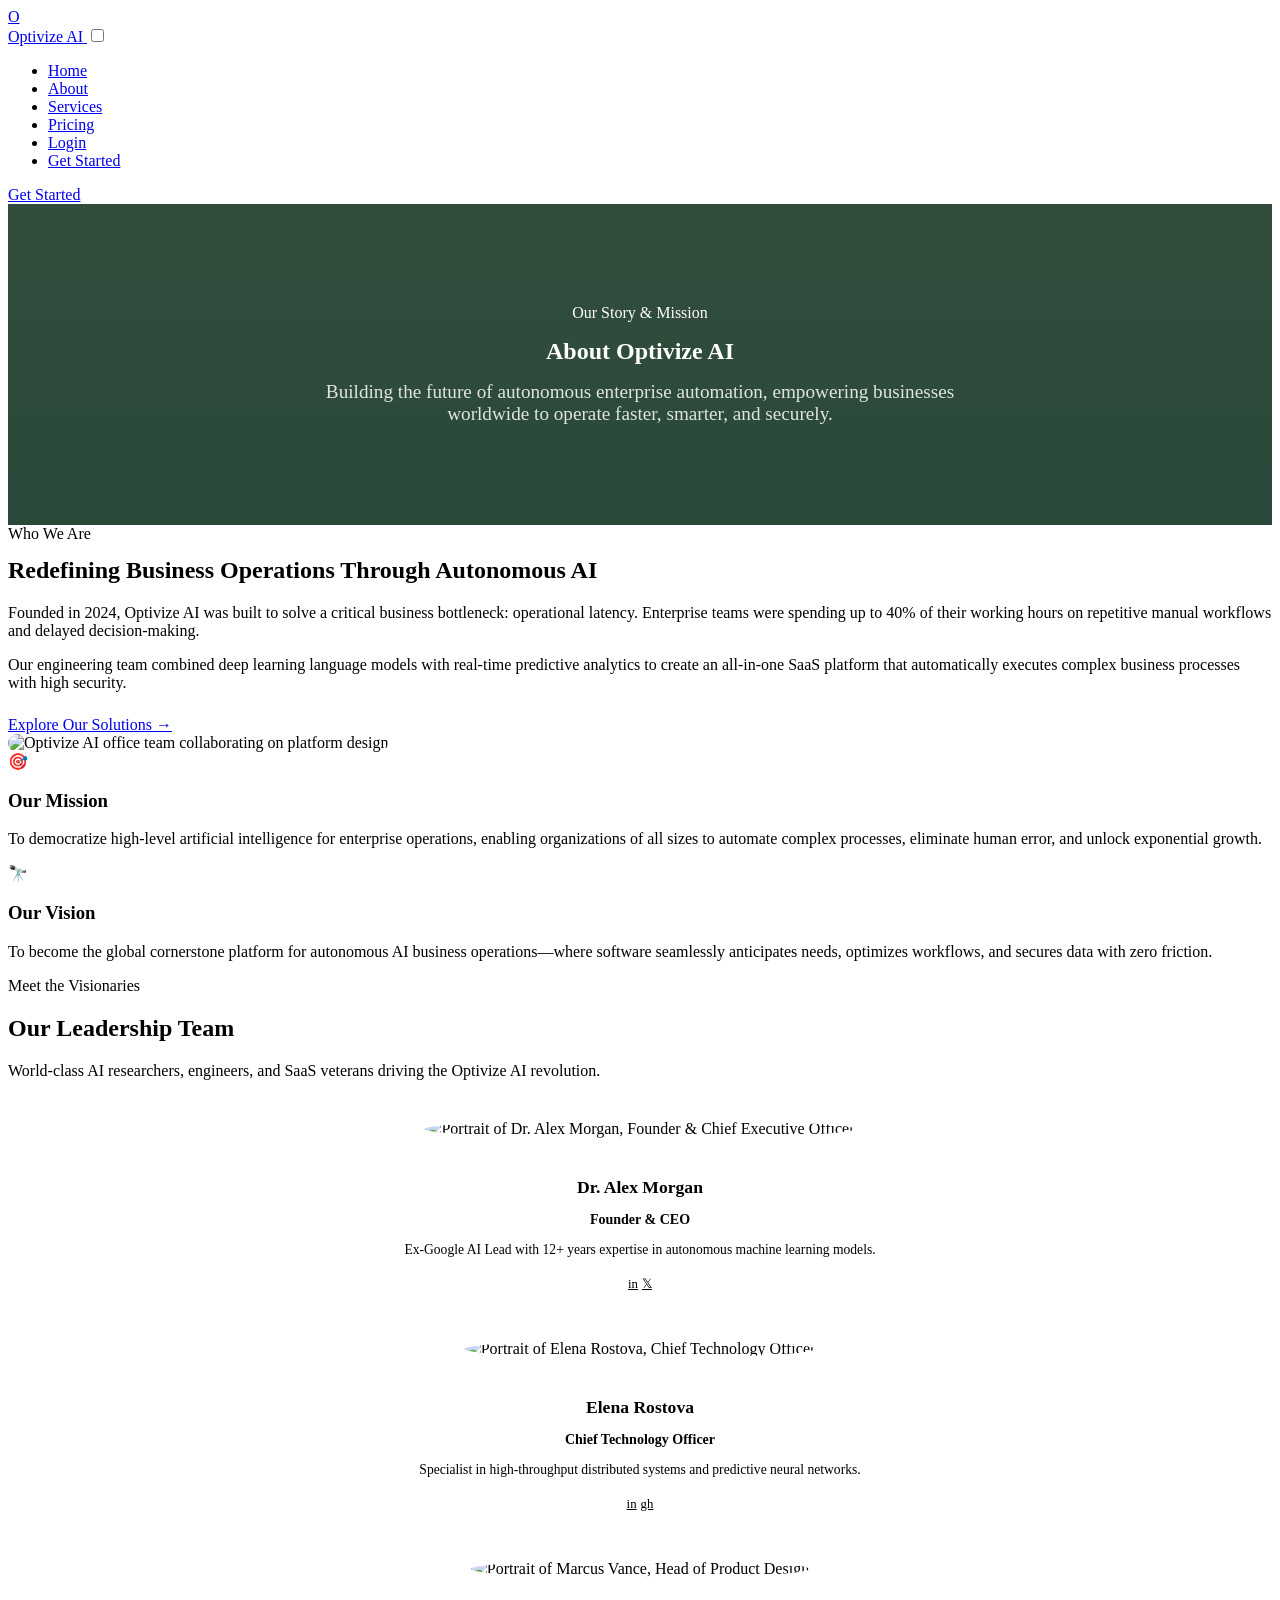
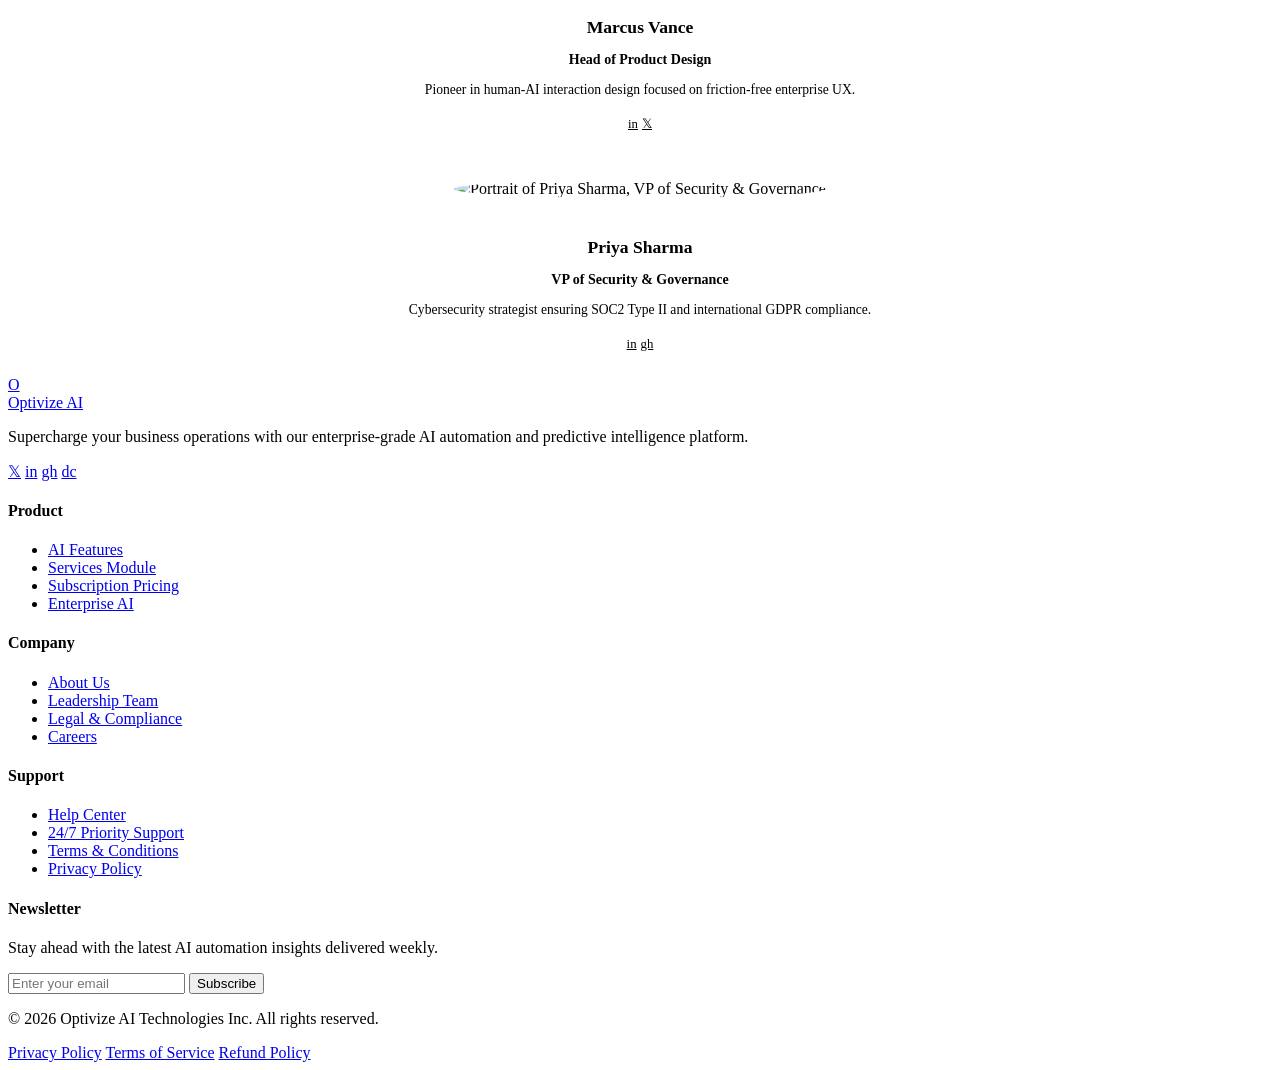
==== about.html @ a40f626e "Add login, registration, payment, and services pages for Optivize AI platform" ====
<!DOCTYPE html>
<html lang="en">
<head>
  <meta charset="UTF-8">
  <meta name="viewport" content="width=device-width, initial-scale=1.0">
  <meta name="description" content="Learn about Optivize AI's mission, executive team, and vision for empowering global business automation.">
  <title>About Us — Optivize AI</title>

  <!-- Stylesheets -->
  <link rel="stylesheet" href="css/style.css">
  <link rel="stylesheet" href="css/components.css">
  <link rel="stylesheet" href="css/responsive.css">
</head>
<body>

  <!-- Header Nav -->
  <header class="header-nav">
    <div class="container nav-container">
      <a href="index.html" class="brand-logo" aria-label="Optivize AI Homepage">
        <div class="brand-logo-icon">O</div>
        <span>Optivize AI</span>
      </a>

      <input type="checkbox" id="nav-toggle" class="nav-toggle-checkbox">
      <label for="nav-toggle" class="nav-toggle-label" aria-label="Toggle navigation menu">
        <span></span>
        <span></span>
        <span></span>
      </label>

      <ul class="nav-menu">
        <li><a href="index.html" class="nav-link">Home</a></li>
        <li><a href="about.html" class="nav-link active">About</a></li>
        <li><a href="services.html" class="nav-link">Services</a></li>
        <li><a href="payment.html" class="nav-link">Pricing</a></li>
        <li><a href="login.html" class="nav-link">Login</a></li>
        <li class="nav-cta-mobile"><a href="register.html" class="btn btn-primary btn-full">Get Started</a></li>
      </ul>

      <div class="nav-cta-desktop">
        <a href="register.html" class="btn btn-primary">Get Started</a>
      </div>
    </div>
  </header>

  <main>
    <!-- PAGE HEADER BANNER -->
    <section class="section" style="padding: 100px 0; position: relative; background: linear-gradient(rgba(15, 46, 26, 0.85), rgba(18, 53, 36, 0.9)), url('images/about-banner.jpg') center/cover no-repeat; color: #ffffff; text-align: center;">
      <div class="container animate-fade-in">
        <span class="badge badge-dark">Our Story & Mission</span>
        <h1 style="color: #ffffff; margin-top: 16px; margin-bottom: 16px;">About Optivize AI</h1>
        <p style="color: rgba(255, 255, 255, 0.85); max-width: 680px; margin: 0 auto; font-size: 1.2rem;">Building the future of autonomous enterprise automation, empowering businesses worldwide to operate faster, smarter, and securely.</p>
      </div>
    </section>

    <!-- COMPANY STORY -->
    <section class="section">
      <div class="container">
        <div class="grid grid-2" style="align-items: center; gap: 48px;">
          <div>
            <span class="badge">Who We Are</span>
            <h2 style="margin-top: 14px; margin-bottom: 20px;">Redefining Business Operations Through Autonomous AI</h2>
            <p style="margin-bottom: 16px;">Founded in 2024, Optivize AI was built to solve a critical business bottleneck: operational latency. Enterprise teams were spending up to 40% of their working hours on repetitive manual workflows and delayed decision-making.</p>
            <p style="margin-bottom: 24px;">Our engineering team combined deep learning language models with real-time predictive analytics to create an all-in-one SaaS platform that automatically executes complex business processes with high security.</p>
            <a href="services.html" class="btn btn-primary">Explore Our Solutions &rarr;</a>
          </div>

          <div>
            <img src="images/hero-main.jpg" alt="Optivize AI office team collaborating on platform design" style="border-radius: 20px; box-shadow: var(--shadow-lg); border: 1px solid var(--border-light); width: 100%;">
          </div>
        </div>
      </div>
    </section>

    <!-- MISSION & VISION -->
    <section class="section" style="background-color: rgba(255,255,255,0.6);">
      <div class="container">
        <div class="grid grid-2">
          <div class="card">
            <div class="icon-box">🎯</div>
            <h3>Our Mission</h3>
            <p style="margin-top: 12px;">To democratize high-level artificial intelligence for enterprise operations, enabling organizations of all sizes to automate complex processes, eliminate human error, and unlock exponential growth.</p>
          </div>

          <div class="card">
            <div class="icon-box">🔭</div>
            <h3>Our Vision</h3>
            <p style="margin-top: 12px;">To become the global cornerstone platform for autonomous AI business operations—where software seamlessly anticipates needs, optimizes workflows, and secures data with zero friction.</p>
          </div>
        </div>
      </div>
    </section>

    <!-- TEAM SECTION -->
    <section class="section" id="team">
      <div class="container">
        <div class="section-header">
          <span class="badge">Meet the Visionaries</span>
          <h2>Our Leadership Team</h2>
          <p>World-class AI researchers, engineers, and SaaS veterans driving the Optivize AI revolution.</p>
        </div>

        <div class="grid grid-4">
          <!-- Team Member 1 -->
          <div class="card" style="text-align: center; padding: 24px;">
            <img src="images/team-1.jpg" alt="Portrait of Dr. Alex Morgan, Founder & Chief Executive Officer" style="width: 120px; height: 120px; border-radius: 50%; object-fit: cover; margin: 0 auto 16px auto; border: 3px solid var(--primary-light);">
            <h4 style="font-size: 1.1rem; margin-bottom: 4px;">Dr. Alex Morgan</h4>
            <p style="font-size: 0.875rem; color: var(--primary-hover); font-weight: 600; margin-bottom: 12px;">Founder & CEO</p>
            <p style="font-size: 0.85rem; color: var(--text-light); margin-bottom: 16px;">Ex-Google AI Lead with 12+ years expertise in autonomous machine learning models.</p>
            <div class="social-links" style="justify-content: center;">
              <a href="#" class="social-btn" style="width: 32px; height: 32px; font-size: 0.8rem; background-color: var(--primary-light); color: var(--primary-hover);" aria-label="Alex Morgan LinkedIn">in</a>
              <a href="#" class="social-btn" style="width: 32px; height: 32px; font-size: 0.8rem; background-color: var(--primary-light); color: var(--primary-hover);" aria-label="Alex Morgan Twitter">𝕏</a>
            </div>
          </div>

          <!-- Team Member 2 -->
          <div class="card" style="text-align: center; padding: 24px;">
            <img src="images/team-2.jpg" alt="Portrait of Elena Rostova, Chief Technology Officer" style="width: 120px; height: 120px; border-radius: 50%; object-fit: cover; margin: 0 auto 16px auto; border: 3px solid var(--primary-light);">
            <h4 style="font-size: 1.1rem; margin-bottom: 4px;">Elena Rostova</h4>
            <p style="font-size: 0.875rem; color: var(--primary-hover); font-weight: 600; margin-bottom: 12px;">Chief Technology Officer</p>
            <p style="font-size: 0.85rem; color: var(--text-light); margin-bottom: 16px;">Specialist in high-throughput distributed systems and predictive neural networks.</p>
            <div class="social-links" style="justify-content: center;">
              <a href="#" class="social-btn" style="width: 32px; height: 32px; font-size: 0.8rem; background-color: var(--primary-light); color: var(--primary-hover);" aria-label="Elena Rostova LinkedIn">in</a>
              <a href="#" class="social-btn" style="width: 32px; height: 32px; font-size: 0.8rem; background-color: var(--primary-light); color: var(--primary-hover);" aria-label="Elena Rostova GitHub">gh</a>
            </div>
          </div>

          <!-- Team Member 3 -->
          <div class="card" style="text-align: center; padding: 24px;">
            <img src="images/team-3.jpg" alt="Portrait of Marcus Vance, Head of Product Design" style="width: 120px; height: 120px; border-radius: 50%; object-fit: cover; margin: 0 auto 16px auto; border: 3px solid var(--primary-light);">
            <h4 style="font-size: 1.1rem; margin-bottom: 4px;">Marcus Vance</h4>
            <p style="font-size: 0.875rem; color: var(--primary-hover); font-weight: 600; margin-bottom: 12px;">Head of Product Design</p>
            <p style="font-size: 0.85rem; color: var(--text-light); margin-bottom: 16px;">Pioneer in human-AI interaction design focused on friction-free enterprise UX.</p>
            <div class="social-links" style="justify-content: center;">
              <a href="#" class="social-btn" style="width: 32px; height: 32px; font-size: 0.8rem; background-color: var(--primary-light); color: var(--primary-hover);" aria-label="Marcus Vance LinkedIn">in</a>
              <a href="#" class="social-btn" style="width: 32px; height: 32px; font-size: 0.8rem; background-color: var(--primary-light); color: var(--primary-hover);" aria-label="Marcus Vance Twitter">𝕏</a>
            </div>
          </div>

          <!-- Team Member 4 -->
          <div class="card" style="text-align: center; padding: 24px;">
            <img src="images/team-4.jpg" alt="Portrait of Priya Sharma, VP of Security & Governance" style="width: 120px; height: 120px; border-radius: 50%; object-fit: cover; margin: 0 auto 16px auto; border: 3px solid var(--primary-light);">
            <h4 style="font-size: 1.1rem; margin-bottom: 4px;">Priya Sharma</h4>
            <p style="font-size: 0.875rem; color: var(--primary-hover); font-weight: 600; margin-bottom: 12px;">VP of Security & Governance</p>
            <p style="font-size: 0.85rem; color: var(--text-light); margin-bottom: 16px;">Cybersecurity strategist ensuring SOC2 Type II and international GDPR compliance.</p>
            <div class="social-links" style="justify-content: center;">
              <a href="#" class="social-btn" style="width: 32px; height: 32px; font-size: 0.8rem; background-color: var(--primary-light); color: var(--primary-hover);" aria-label="Priya Sharma LinkedIn">in</a>
              <a href="#" class="social-btn" style="width: 32px; height: 32px; font-size: 0.8rem; background-color: var(--primary-light); color: var(--primary-hover);" aria-label="Priya Sharma GitHub">gh</a>
            </div>
          </div>
        </div>
      </div>
    </section>
  </main>

  <!-- Sticky Footer -->
  <footer class="footer">
    <div class="container">
      <div class="footer-top">
        <div class="footer-brand">
          <a href="index.html" class="brand-logo">
            <div class="brand-logo-icon">O</div>
            <span>Optivize AI</span>
          </a>
          <p>Supercharge your business operations with our enterprise-grade AI automation and predictive intelligence platform.</p>
          <div class="social-links">
            <a href="#" class="social-btn" aria-label="Twitter / X">𝕏</a>
            <a href="#" class="social-btn" aria-label="LinkedIn">in</a>
            <a href="#" class="social-btn" aria-label="GitHub">gh</a>
            <a href="#" class="social-btn" aria-label="Discord">dc</a>
          </div>
        </div>

        <div>
          <h4 class="footer-col-title">Product</h4>
          <ul class="footer-links">
            <li><a href="index.html#features">AI Features</a></li>
            <li><a href="services.html">Services Module</a></li>
            <li><a href="payment.html">Subscription Pricing</a></li>
            <li><a href="services.html">Enterprise AI</a></li>
          </ul>
        </div>

        <div>
          <h4 class="footer-col-title">Company</h4>
          <ul class="footer-links">
            <li><a href="about.html">About Us</a></li>
            <li><a href="about.html#team">Leadership Team</a></li>
            <li><a href="legal.html">Legal & Compliance</a></li>
            <li><a href="about.html#careers">Careers</a></li>
          </ul>
        </div>

        <div>
          <h4 class="footer-col-title">Support</h4>
          <ul class="footer-links">
            <li><a href="legal.html">Help Center</a></li>
            <li><a href="services.html">24/7 Priority Support</a></li>
            <li><a href="legal.html">Terms & Conditions</a></li>
            <li><a href="legal.html">Privacy Policy</a></li>
          </ul>
        </div>

        <div class="newsletter-box">
          <h4 class="footer-col-title">Newsletter</h4>
          <p>Stay ahead with the latest AI automation insights delivered weekly.</p>
          <form class="newsletter-form" action="#" method="get" onsubmit="return false;">
            <input type="email" class="newsletter-input" placeholder="Enter your email" required aria-label="Email address for newsletter">
            <button type="submit" class="btn btn-primary btn-full">Subscribe</button>
          </form>
        </div>
      </div>

      <div class="footer-bottom">
        <p>&copy; 2026 Optivize AI Technologies Inc. All rights reserved.</p>
        <div class="footer-legal-links">
          <a href="legal.html">Privacy Policy</a>
          <a href="legal.html">Terms of Service</a>
          <a href="legal.html">Refund Policy</a>
        </div>
      </div>
    </div>
  </footer>

</body>
</html>
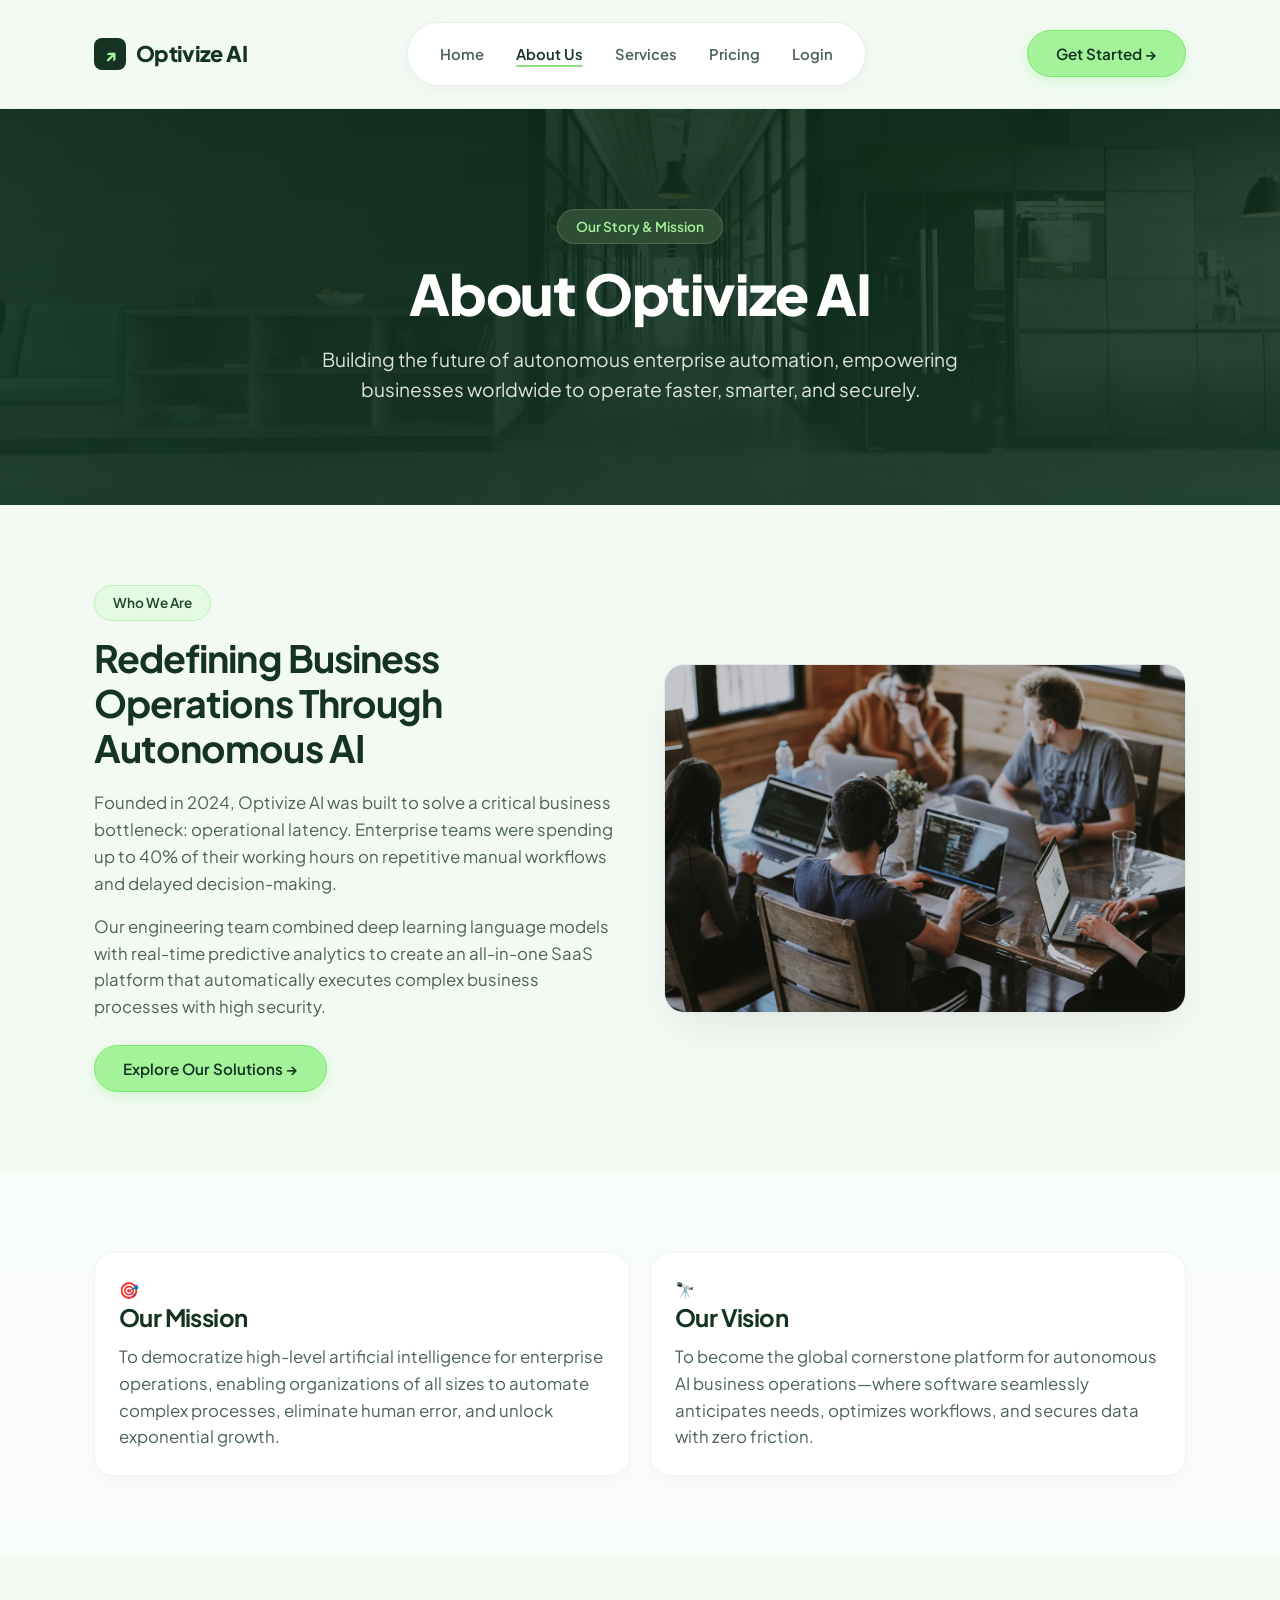
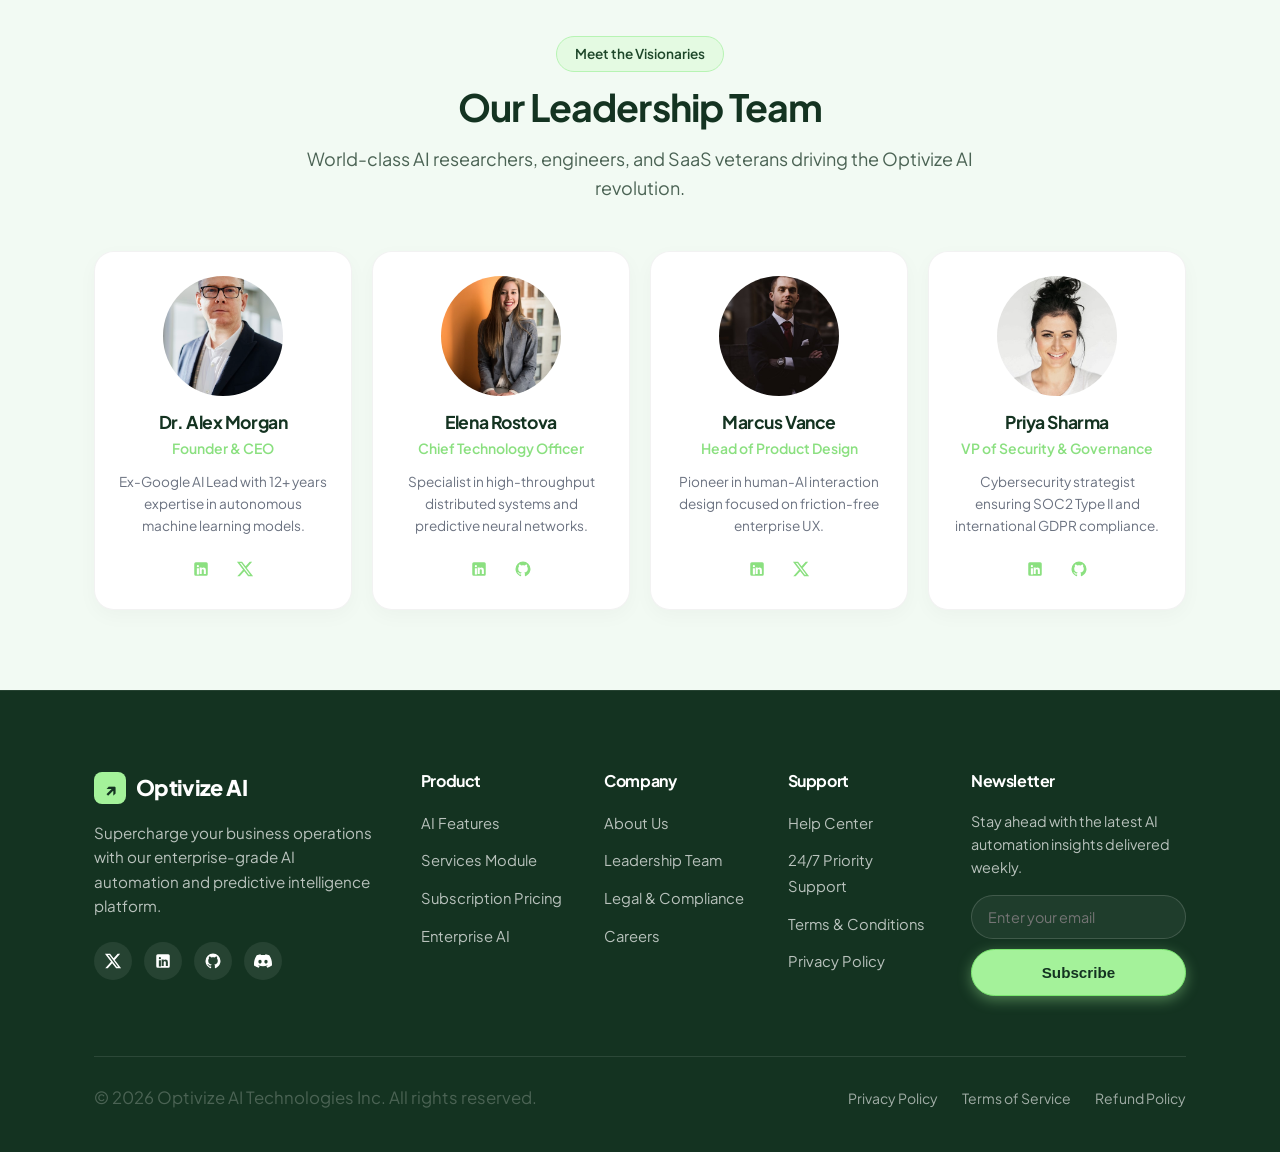
==== commit dd9cc642: "Refactor navigation and footer icons across multiple pages; update brand logo and enhance social med" ====
--- a/about.html
+++ b/about.html
@@ -17,7 +17,7 @@
   <header class="header-nav">
     <div class="container nav-container">
       <a href="index.html" class="brand-logo" aria-label="Optivize AI Homepage">
-        <div class="brand-logo-icon">O</div>
+        <div class="brand-logo-icon">↗</div>
         <span>Optivize AI</span>
       </a>
 
@@ -28,17 +28,19 @@
         <span></span>
       </label>
 
-      <ul class="nav-menu">
-        <li><a href="index.html" class="nav-link">Home</a></li>
-        <li><a href="about.html" class="nav-link active">About</a></li>
-        <li><a href="services.html" class="nav-link">Services</a></li>
-        <li><a href="payment.html" class="nav-link">Pricing</a></li>
-        <li><a href="login.html" class="nav-link">Login</a></li>
-        <li class="nav-cta-mobile"><a href="register.html" class="btn btn-primary btn-full">Get Started</a></li>
-      </ul>
+      <div class="nav-pill-wrapper">
+        <ul class="nav-menu">
+          <li><a href="index.html" class="nav-link">Home</a></li>
+          <li><a href="about.html" class="nav-link active">About Us</a></li>
+          <li><a href="services.html" class="nav-link">Services</a></li>
+          <li><a href="payment.html" class="nav-link">Pricing</a></li>
+          <li><a href="login.html" class="nav-link">Login</a></li>
+          <li class="nav-cta-mobile"><a href="register.html" class="btn btn-primary btn-full">Get Started &rarr;</a></li>
+        </ul>
+      </div>
 
       <div class="nav-cta-desktop">
-        <a href="register.html" class="btn btn-primary">Get Started</a>
+        <a href="register.html" class="btn btn-primary">Get Started &rarr;</a>
       </div>
     </div>
   </header>
@@ -108,8 +110,8 @@
             <p style="font-size: 0.875rem; color: var(--primary-hover); font-weight: 600; margin-bottom: 12px;">Founder & CEO</p>
             <p style="font-size: 0.85rem; color: var(--text-light); margin-bottom: 16px;">Ex-Google AI Lead with 12+ years expertise in autonomous machine learning models.</p>
             <div class="social-links" style="justify-content: center;">
-              <a href="#" class="social-btn" style="width: 32px; height: 32px; font-size: 0.8rem; background-color: var(--primary-light); color: var(--primary-hover);" aria-label="Alex Morgan LinkedIn">in</a>
-              <a href="#" class="social-btn" style="width: 32px; height: 32px; font-size: 0.8rem; background-color: var(--primary-light); color: var(--primary-hover);" aria-label="Alex Morgan Twitter">𝕏</a>
+              <a href="#" class="social-btn" style="width: 32px; height: 32px; background-color: var(--primary-light); color: var(--primary-hover);" aria-label="Alex Morgan LinkedIn"><svg width="16" height="16" viewBox="0 0 24 24" fill="currentColor"><path d="M19 3a2 2 0 0 1 2 2v14a2 2 0 0 1-2 2H5a2 2 0 0 1-2-2V5a2 2 0 0 1 2-2h14m-.5 15.5v-5.3a3.26 3.26 0 0 0-3.26-3.26c-.85 0-1.84.52-2.28 1.3v-1.11h-2.79v8.37h2.79v-4.93c0-.77.62-1.4 1.39-1.4a1.4 1.4 0 0 1 1.4 1.4v4.93h2.75M6.46 10.9v8.37H9.25V10.9H6.46M7.86 6.75a1.45 1.45 0 1 0 0 2.9 1.45 1.45 0 0 0 0-2.9z"/></svg></a>
+              <a href="#" class="social-btn" style="width: 32px; height: 32px; background-color: var(--primary-light); color: var(--primary-hover);" aria-label="Alex Morgan Twitter"><svg width="16" height="16" viewBox="0 0 24 24" fill="currentColor"><path d="M18.244 2.25h3.308l-7.227 8.26 8.502 11.24H16.17l-5.214-6.817L4.99 21.75H1.68l7.73-8.835L1.254 2.25H8.08l4.713 6.231zm-1.161 17.52h1.833L7.084 4.126H5.117z"/></svg></a>
             </div>
           </div>
 
@@ -120,8 +122,8 @@
             <p style="font-size: 0.875rem; color: var(--primary-hover); font-weight: 600; margin-bottom: 12px;">Chief Technology Officer</p>
             <p style="font-size: 0.85rem; color: var(--text-light); margin-bottom: 16px;">Specialist in high-throughput distributed systems and predictive neural networks.</p>
             <div class="social-links" style="justify-content: center;">
-              <a href="#" class="social-btn" style="width: 32px; height: 32px; font-size: 0.8rem; background-color: var(--primary-light); color: var(--primary-hover);" aria-label="Elena Rostova LinkedIn">in</a>
-              <a href="#" class="social-btn" style="width: 32px; height: 32px; font-size: 0.8rem; background-color: var(--primary-light); color: var(--primary-hover);" aria-label="Elena Rostova GitHub">gh</a>
+              <a href="#" class="social-btn" style="width: 32px; height: 32px; background-color: var(--primary-light); color: var(--primary-hover);" aria-label="Elena Rostova LinkedIn"><svg width="16" height="16" viewBox="0 0 24 24" fill="currentColor"><path d="M19 3a2 2 0 0 1 2 2v14a2 2 0 0 1-2 2H5a2 2 0 0 1-2-2V5a2 2 0 0 1 2-2h14m-.5 15.5v-5.3a3.26 3.26 0 0 0-3.26-3.26c-.85 0-1.84.52-2.28 1.3v-1.11h-2.79v8.37h2.79v-4.93c0-.77.62-1.4 1.39-1.4a1.4 1.4 0 0 1 1.4 1.4v4.93h2.75M6.46 10.9v8.37H9.25V10.9H6.46M7.86 6.75a1.45 1.45 0 1 0 0 2.9 1.45 1.45 0 0 0 0-2.9z"/></svg></a>
+              <a href="#" class="social-btn" style="width: 32px; height: 32px; background-color: var(--primary-light); color: var(--primary-hover);" aria-label="Elena Rostova GitHub"><svg width="16" height="16" viewBox="0 0 24 24" fill="currentColor"><path d="M12 2A10 10 0 0 0 2 12c0 4.42 2.87 8.17 6.84 9.5.5.08.66-.23.66-.5v-1.69c-2.77.6-3.36-1.34-3.36-1.34-.46-1.16-1.11-1.47-1.11-1.47-.91-.62.07-.6.07-.6 1 .07 1.53 1.03 1.53 1.03.87 1.52 2.34 1.07 2.91.83.1-.65.35-1.09.63-1.34-2.22-.25-4.55-1.11-4.55-4.92 0-1.11.38-2 1.03-2.71-.1-.25-.45-1.29.1-2.64 0 0 .84-.27 2.75 1.02.79-.22 1.65-.33 2.5-.33.85 0 1.71.11 2.5.33 1.91-1.29 2.75-1.02 2.75-1.02.55 1.35.2 2.39.1 2.64.65.71 1.03 1.6 1.03 2.71 0 3.82-2.34 4.66-4.57 4.91.36.31.69.92.69 1.85V21c0 .27.16.59.67.5C19.14 20.16 22 16.42 22 12A10 10 0 0 0 12 2z"/></svg></a>
             </div>
           </div>
 
@@ -132,8 +134,8 @@
             <p style="font-size: 0.875rem; color: var(--primary-hover); font-weight: 600; margin-bottom: 12px;">Head of Product Design</p>
             <p style="font-size: 0.85rem; color: var(--text-light); margin-bottom: 16px;">Pioneer in human-AI interaction design focused on friction-free enterprise UX.</p>
             <div class="social-links" style="justify-content: center;">
-              <a href="#" class="social-btn" style="width: 32px; height: 32px; font-size: 0.8rem; background-color: var(--primary-light); color: var(--primary-hover);" aria-label="Marcus Vance LinkedIn">in</a>
-              <a href="#" class="social-btn" style="width: 32px; height: 32px; font-size: 0.8rem; background-color: var(--primary-light); color: var(--primary-hover);" aria-label="Marcus Vance Twitter">𝕏</a>
+              <a href="#" class="social-btn" style="width: 32px; height: 32px; background-color: var(--primary-light); color: var(--primary-hover);" aria-label="Marcus Vance LinkedIn"><svg width="16" height="16" viewBox="0 0 24 24" fill="currentColor"><path d="M19 3a2 2 0 0 1 2 2v14a2 2 0 0 1-2 2H5a2 2 0 0 1-2-2V5a2 2 0 0 1 2-2h14m-.5 15.5v-5.3a3.26 3.26 0 0 0-3.26-3.26c-.85 0-1.84.52-2.28 1.3v-1.11h-2.79v8.37h2.79v-4.93c0-.77.62-1.4 1.39-1.4a1.4 1.4 0 0 1 1.4 1.4v4.93h2.75M6.46 10.9v8.37H9.25V10.9H6.46M7.86 6.75a1.45 1.45 0 1 0 0 2.9 1.45 1.45 0 0 0 0-2.9z"/></svg></a>
+              <a href="#" class="social-btn" style="width: 32px; height: 32px; background-color: var(--primary-light); color: var(--primary-hover);" aria-label="Marcus Vance Twitter"><svg width="16" height="16" viewBox="0 0 24 24" fill="currentColor"><path d="M18.244 2.25h3.308l-7.227 8.26 8.502 11.24H16.17l-5.214-6.817L4.99 21.75H1.68l7.73-8.835L1.254 2.25H8.08l4.713 6.231zm-1.161 17.52h1.833L7.084 4.126H5.117z"/></svg></a>
             </div>
           </div>
 
@@ -144,8 +146,8 @@
             <p style="font-size: 0.875rem; color: var(--primary-hover); font-weight: 600; margin-bottom: 12px;">VP of Security & Governance</p>
             <p style="font-size: 0.85rem; color: var(--text-light); margin-bottom: 16px;">Cybersecurity strategist ensuring SOC2 Type II and international GDPR compliance.</p>
             <div class="social-links" style="justify-content: center;">
-              <a href="#" class="social-btn" style="width: 32px; height: 32px; font-size: 0.8rem; background-color: var(--primary-light); color: var(--primary-hover);" aria-label="Priya Sharma LinkedIn">in</a>
-              <a href="#" class="social-btn" style="width: 32px; height: 32px; font-size: 0.8rem; background-color: var(--primary-light); color: var(--primary-hover);" aria-label="Priya Sharma GitHub">gh</a>
+              <a href="#" class="social-btn" style="width: 32px; height: 32px; background-color: var(--primary-light); color: var(--primary-hover);" aria-label="Priya Sharma LinkedIn"><svg width="16" height="16" viewBox="0 0 24 24" fill="currentColor"><path d="M19 3a2 2 0 0 1 2 2v14a2 2 0 0 1-2 2H5a2 2 0 0 1-2-2V5a2 2 0 0 1 2-2h14m-.5 15.5v-5.3a3.26 3.26 0 0 0-3.26-3.26c-.85 0-1.84.52-2.28 1.3v-1.11h-2.79v8.37h2.79v-4.93c0-.77.62-1.4 1.39-1.4a1.4 1.4 0 0 1 1.4 1.4v4.93h2.75M6.46 10.9v8.37H9.25V10.9H6.46M7.86 6.75a1.45 1.45 0 1 0 0 2.9 1.45 1.45 0 0 0 0-2.9z"/></svg></a>
+              <a href="#" class="social-btn" style="width: 32px; height: 32px; background-color: var(--primary-light); color: var(--primary-hover);" aria-label="Priya Sharma GitHub"><svg width="16" height="16" viewBox="0 0 24 24" fill="currentColor"><path d="M12 2A10 10 0 0 0 2 12c0 4.42 2.87 8.17 6.84 9.5.5.08.66-.23.66-.5v-1.69c-2.77.6-3.36-1.34-3.36-1.34-.46-1.16-1.11-1.47-1.11-1.47-.91-.62.07-.6.07-.6 1 .07 1.53 1.03 1.53 1.03.87 1.52 2.34 1.07 2.91.83.1-.65.35-1.09.63-1.34-2.22-.25-4.55-1.11-4.55-4.92 0-1.11.38-2 1.03-2.71-.1-.25-.45-1.29.1-2.64 0 0 .84-.27 2.75 1.02.79-.22 1.65-.33 2.5-.33.85 0 1.71.11 2.5.33 1.91-1.29 2.75-1.02 2.75-1.02.55 1.35.2 2.39.1 2.64.65.71 1.03 1.6 1.03 2.71 0 3.82-2.34 4.66-4.57 4.91.36.31.69.92.69 1.85V21c0 .27.16.59.67.5C19.14 20.16 22 16.42 22 12A10 10 0 0 0 12 2z"/></svg></a>
             </div>
           </div>
         </div>
@@ -159,15 +161,15 @@
       <div class="footer-top">
         <div class="footer-brand">
           <a href="index.html" class="brand-logo">
-            <div class="brand-logo-icon">O</div>
+            <div class="brand-logo-icon">↗</div>
             <span>Optivize AI</span>
           </a>
           <p>Supercharge your business operations with our enterprise-grade AI automation and predictive intelligence platform.</p>
           <div class="social-links">
-            <a href="#" class="social-btn" aria-label="Twitter / X">𝕏</a>
-            <a href="#" class="social-btn" aria-label="LinkedIn">in</a>
-            <a href="#" class="social-btn" aria-label="GitHub">gh</a>
-            <a href="#" class="social-btn" aria-label="Discord">dc</a>
+            <a href="#" class="social-btn" aria-label="Twitter / X"><svg width="18" height="18" viewBox="0 0 24 24" fill="currentColor"><path d="M18.244 2.25h3.308l-7.227 8.26 8.502 11.24H16.17l-5.214-6.817L4.99 21.75H1.68l7.73-8.835L1.254 2.25H8.08l4.713 6.231zm-1.161 17.52h1.833L7.084 4.126H5.117z"/></svg></a>
+            <a href="#" class="social-btn" aria-label="LinkedIn"><svg width="18" height="18" viewBox="0 0 24 24" fill="currentColor"><path d="M19 3a2 2 0 0 1 2 2v14a2 2 0 0 1-2 2H5a2 2 0 0 1-2-2V5a2 2 0 0 1 2-2h14m-.5 15.5v-5.3a3.26 3.26 0 0 0-3.26-3.26c-.85 0-1.84.52-2.28 1.3v-1.11h-2.79v8.37h2.79v-4.93c0-.77.62-1.4 1.39-1.4a1.4 1.4 0 0 1 1.4 1.4v4.93h2.75M6.46 10.9v8.37H9.25V10.9H6.46M7.86 6.75a1.45 1.45 0 1 0 0 2.9 1.45 1.45 0 0 0 0-2.9z"/></svg></a>
+            <a href="#" class="social-btn" aria-label="GitHub"><svg width="18" height="18" viewBox="0 0 24 24" fill="currentColor"><path d="M12 2A10 10 0 0 0 2 12c0 4.42 2.87 8.17 6.84 9.5.5.08.66-.23.66-.5v-1.69c-2.77.6-3.36-1.34-3.36-1.34-.46-1.16-1.11-1.47-1.11-1.47-.91-.62.07-.6.07-.6 1 .07 1.53 1.03 1.53 1.03.87 1.52 2.34 1.07 2.91.83.1-.65.35-1.09.63-1.34-2.22-.25-4.55-1.11-4.55-4.92 0-1.11.38-2 1.03-2.71-.1-.25-.45-1.29.1-2.64 0 0 .84-.27 2.75 1.02.79-.22 1.65-.33 2.5-.33.85 0 1.71.11 2.5.33 1.91-1.29 2.75-1.02 2.75-1.02.55 1.35.2 2.39.1 2.64.65.71 1.03 1.6 1.03 2.71 0 3.82-2.34 4.66-4.57 4.91.36.31.69.92.69 1.85V21c0 .27.16.59.67.5C19.14 20.16 22 16.42 22 12A10 10 0 0 0 12 2z"/></svg></a>
+            <a href="#" class="social-btn" aria-label="Discord"><svg width="18" height="18" viewBox="0 0 24 24" fill="currentColor"><path d="M20.317 4.37a19.791 19.791 0 0 0-4.885-1.515.074.074 0 0 0-.079.037c-.21.375-.444.864-.608 1.25a18.27 18.27 0 0 0-5.487 0 12.64 12.64 0 0 0-.617-1.25.077.077 0 0 0-.079-.037A19.736 19.736 0 0 0 3.677 4.37a.07.07 0 0 0-.032.027C.533 9.046-.32 13.58.099 18.057a.082.082 0 0 0 .031.057 19.9 19.9 0 0 0 5.993 3.03.078.078 0 0 0 .084-.028c.462-.63.874-1.295 1.226-1.994.021-.041.001-.09-.041-.106a13.107 13.107 0 0 1-1.872-.892.077.077 0 0 1-.008-.128c.126-.093.252-.19.372-.287a.075.075 0 0 1 .078-.01c3.927 1.793 8.18 1.793 12.061 0a.074.074 0 0 1 .079.009c.12.098.245.195.372.288a.077.077 0 0 1-.006.127c-.598.35-1.22.647-1.873.894a.077.077 0 0 0-.041.107c.36.698.772 1.362 1.225 1.993a.076.076 0 0 0 .084.028 19.839 19.839 0 0 0 6.002-3.03.077.077 0 0 0 .032-.054c.5-5.177-.838-9.674-3.549-13.66a.061.061 0 0 0-.031-.028zM8.02 15.33c-1.183 0-2.157-1.085-2.157-2.419 0-1.333.956-2.419 2.157-2.419 1.21 0 2.176 1.096 2.157 2.42 0 1.333-.956 2.418-2.157 2.418zm7.975 0c-1.183 0-2.157-1.085-2.157-2.419 0-1.333.955-2.419 2.157-2.419 1.21 0 2.176 1.096 2.157 2.42 0 1.333-.946 2.418-2.157 2.418z"/></svg></a>
           </div>
         </div>
 
--- a/css/style.css
+++ b/css/style.css
@@ -0,0 +1,231 @@
+/* ==========================================================================
+   Optivize AI - Global Stylesheet (css/style.css)
+   HTML5 + CSS3 Only (No JavaScript)
+   ========================================================================== */
+
+/* Import Google Fonts */
+@import url('https://fonts.googleapis.com/css2?family=Plus+Jakarta+Sans:wght@400;500;600;700;800&display=swap');
+
+/* CSS Custom Properties / Design Tokens */
+:root {
+  /* Brand Colors matching UI reference screenshot */
+  --primary: #a4f29a;
+  --primary-hover: #8be080;
+  --primary-border: #7be870;
+  --dark-green-heading: #143321;
+  --dark-green-card: #2d4e35;
+
+  /* Background Colors */
+  --bg-main: #f2faf3;
+  --bg-subtle: #f9fafb;
+  --bg-white: #ffffff;
+
+  /* Text Colors */
+  --text-main: #143321;
+  --text-muted: #4b6354;
+  --text-light: #6b7280;
+  --border-light: #e5e7eb;
+  --border-green: #bbf7d0;
+
+  /* Typography */
+  --font-family: 'Plus Jakarta Sans', system-ui, -apple-system, BlinkMacSystemFont, 'Segoe UI', Roboto, sans-serif;
+
+  /* Layout & Spacing */
+  --container-width: 1140px;
+  --section-padding-y: 80px;
+
+  /* Radius Tokens */
+  --radius-pill: 9999px;
+  --radius-card: 20px;
+  --radius-badge: 50px;
+  --radius-input: 12px;
+
+  /* Shadows */
+  --shadow-sm: 0 2px 6px rgba(0, 0, 0, 0.03);
+  --shadow-md: 0 8px 24px rgba(0, 0, 0, 0.04);
+  --shadow-lg: 0 20px 40px -10px rgba(0, 0, 0, 0.08);
+
+  /* Transitions */
+  --transition-fast: 0.2s ease;
+  --transition-normal: 0.3s cubic-bezier(0.4, 0, 0.2, 1);
+}
+
+/* Base Reset & Box Sizing */
+*, *::before, *::after {
+  box-sizing: border-box;
+  margin: 0;
+  padding: 0;
+}
+
+html {
+  scroll-behavior: smooth;
+  font-size: 16px;
+}
+
+body {
+  font-family: var(--font-family);
+  background-color: var(--bg-main);
+  color: var(--text-main);
+  line-height: 1.6;
+  -webkit-font-smoothing: antialiased;
+  -moz-osx-font-smoothing: grayscale;
+  overflow-x: hidden;
+}
+
+/* Typography Helpers */
+h1, h2, h3, h4, h5, h6 {
+  color: var(--dark-green-heading);
+  font-weight: 700;
+  line-height: 1.2;
+  letter-spacing: -0.025em;
+}
+
+h1 {
+  font-size: 3.5rem;
+  font-weight: 800;
+}
+
+h2 {
+  font-size: 2.35rem;
+  font-weight: 700;
+}
+
+h3 {
+  font-size: 1.5rem;
+  font-weight: 700;
+}
+
+p {
+  color: var(--text-muted);
+  font-size: 1.05rem;
+}
+
+a {
+  color: inherit;
+  text-decoration: none;
+  transition: color var(--transition-fast);
+}
+
+img {
+  max-width: 100%;
+  height: auto;
+  display: block;
+}
+
+/* Container */
+.container {
+  width: 100%;
+  max-width: var(--container-width);
+  margin: 0 auto;
+  padding-left: 24px;
+  padding-right: 24px;
+}
+
+/* Section Wrapper & Hero Background Pattern */
+.section {
+  padding-top: var(--section-padding-y);
+  padding-bottom: var(--section-padding-y);
+}
+
+.hero-section {
+  background-color: #f2faf3;
+  background-image: 
+    radial-gradient(circle at 1px 1px, rgba(34, 197, 94, 0.16) 1.2px, transparent 0),
+    linear-gradient(to right, rgba(34, 197, 94, 0.04) 1px, transparent 1px),
+    linear-gradient(to bottom, rgba(34, 197, 94, 0.04) 1px, transparent 1px);
+  background-size: 40px 40px, 40px 40px, 40px 40px;
+  padding-top: 50px;
+  padding-bottom: 70px;
+}
+
+.section-header {
+  text-align: center;
+  max-width: 680px;
+  margin: 0 auto 48px auto;
+}
+
+.section-header .badge {
+  margin-bottom: 12px;
+}
+
+.section-header h2 {
+  margin-bottom: 16px;
+}
+
+.section-header p {
+  font-size: 1.125rem;
+}
+
+/* Badge / Pill Label */
+.badge {
+  display: inline-flex;
+  align-items: center;
+  gap: 6px;
+  padding: 6px 18px;
+  background-color: #e4fae2;
+  color: #1e472a;
+  border-radius: var(--radius-badge);
+  font-size: 0.85rem;
+  font-weight: 600;
+  border: 1px solid #b7f4b3;
+}
+
+.badge-dark {
+  background-color: var(--dark-green-card);
+  color: var(--primary);
+  border-color: rgba(164, 242, 154, 0.2);
+}
+
+/* Flex & Grid Utilities */
+.grid {
+  display: grid;
+  gap: 20px;
+}
+
+.grid-2 {
+  grid-template-columns: repeat(2, 1fr);
+}
+
+.grid-3 {
+  grid-template-columns: repeat(3, 1fr);
+}
+
+.grid-4 {
+  grid-template-columns: repeat(4, 1fr);
+}
+
+/* Hero Dashboard Grid Layout matching exact UI Reference */
+.hero-dashboard-grid {
+  display: grid;
+  grid-template-columns: 270px 1fr 270px;
+  gap: 20px;
+  align-items: start;
+}
+
+.flex-center {
+  display: flex;
+  align-items: center;
+  justify-content: center;
+}
+
+.flex-between {
+  display: flex;
+  align-items: center;
+  justify-content: space-between;
+}
+
+/* Animations */
+@keyframes fadeInUp {
+  from {
+    opacity: 0;
+    transform: translateY(24px);
+  }
+  to {
+    opacity: 1;
+    transform: translateY(0);
+  }
+}
+
+.animate-fade-in {
+  animation: fadeInUp 0.8s ease forwards;
+}
--- a/css/components.css
+++ b/css/components.css
@@ -0,0 +1,639 @@
+/* ==========================================================================
+   Optivize AI - Component Stylesheet (css/components.css)
+   Navbar, Footer, Buttons, Cards, Forms, Tables, Badges, Accordions
+   ========================================================================== */
+
+/* --------------------------------------------------------------------------
+   1. NAVBAR COMPONENT (Centered Pill Header with Pure CSS Mobile Menu)
+   -------------------------------------------------------------------------- */
+.header-nav {
+  position: sticky;
+  top: 0;
+  z-index: 1000;
+  background-color: rgba(242, 250, 243, 0.94);
+  backdrop-filter: blur(12px);
+  -webkit-backdrop-filter: blur(12px);
+  border-bottom: 1px solid rgba(34, 197, 94, 0.12);
+  padding: 22px 0;
+  transition: all var(--transition-normal);
+}
+
+.nav-container {
+  display: flex;
+  align-items: center;
+  justify-content: space-between;
+}
+
+.brand-logo {
+  display: flex;
+  align-items: center;
+  gap: 10px;
+  font-size: 1.35rem;
+  font-weight: 800;
+  color: #143321;
+  letter-spacing: -0.03em;
+}
+
+.brand-logo-icon {
+  width: 32px;
+  height: 32px;
+  background-color: #143321;
+  border-radius: 8px;
+  display: flex;
+  align-items: center;
+  justify-content: center;
+  color: #a4f29a;
+  font-weight: 800;
+  font-size: 1.1rem;
+}
+
+/* Floating White Pill Menu Container */
+.nav-pill-wrapper {
+  background-color: #ffffff;
+  border-radius: var(--radius-pill);
+  padding: 18px 32px;
+  box-shadow: 0 4px 16px rgba(0, 0, 0, 0.04);
+  border: 1px solid rgba(0, 0, 0, 0.08);
+}
+
+.nav-menu {
+  display: flex;
+  align-items: center;
+  gap: 32px;
+  list-style: none;
+}
+
+.nav-link {
+  font-size: 0.925rem;
+  font-weight: 600;
+  color: #4b6354;
+  position: relative;
+  padding: 4px 0;
+}
+
+.nav-link:hover,
+.nav-link.active {
+  color: #143321;
+}
+
+.nav-link::after {
+  content: '';
+  position: absolute;
+  bottom: 0;
+  left: 0;
+  width: 0%;
+  height: 2.5px;
+  background-color: var(--primary-hover);
+  border-radius: 2px;
+  transition: width var(--transition-normal);
+}
+
+.nav-link:hover::after,
+.nav-link.active::after {
+  width: 100%;
+}
+
+.nav-cta-desktop {
+  display: flex;
+  align-items: center;
+  gap: 16px;
+}
+
+.nav-cta-mobile {
+  display: none;
+}
+
+/* CSS-Only Mobile Menu (Checkbox Hack) */
+.nav-toggle-checkbox {
+  display: none;
+}
+
+.nav-toggle-label {
+  display: none;
+  cursor: pointer;
+  width: 32px;
+  height: 24px;
+  flex-direction: column;
+  justify-content: space-between;
+}
+
+.nav-toggle-label span {
+  display: block;
+  width: 100%;
+  height: 3px;
+  background-color: #143321;
+  border-radius: 3px;
+  transition: all var(--transition-normal);
+}
+
+/* --------------------------------------------------------------------------
+   2. BUTTONS (Matching UI Reference)
+   -------------------------------------------------------------------------- */
+.btn {
+  display: inline-flex;
+  align-items: center;
+  justify-content: center;
+  gap: 8px;
+  padding: 12px 28px;
+  font-size: 0.95rem;
+  font-weight: 600;
+  border-radius: var(--radius-pill);
+  border: 1px solid transparent;
+  cursor: pointer;
+  transition: all var(--transition-normal);
+  line-height: 1.4;
+  text-align: center;
+  white-space: nowrap;
+}
+
+/* Light vibrant green CTA from UI image */
+.btn-primary {
+  background-color: #a4f29a;
+  color: #143321;
+  border: 1px solid #7be870;
+  box-shadow: 0 4px 14px rgba(164, 242, 154, 0.4);
+}
+
+.btn-primary:hover {
+  background-color: #8be080;
+  transform: scale(1.04);
+  box-shadow: 0 6px 20px rgba(164, 242, 154, 0.6);
+  color: #143321;
+}
+
+.btn-secondary {
+  background-color: #ffffff;
+  color: #143321;
+  border: 1px solid #143321;
+  box-shadow: var(--shadow-sm);
+}
+
+.btn-secondary:hover {
+  background-color: #f0fdf4;
+  transform: scale(1.04);
+  box-shadow: var(--shadow-md);
+}
+
+.btn-dark {
+  background-color: #2d4e35;
+  color: #ffffff;
+  border: 1px solid rgba(255, 255, 255, 0.15);
+}
+
+.btn-dark:hover {
+  background-color: #1f3925;
+  transform: scale(1.04);
+  border-color: #a4f29a;
+  color: #a4f29a;
+}
+
+.btn-outline {
+  background-color: transparent;
+  color: #143321;
+  border: 1px solid #2d4e35;
+}
+
+.btn-outline:hover {
+  background-color: #a4f29a;
+  border-color: #7be870;
+  color: #143321;
+  transform: scale(1.04);
+}
+
+.btn-white {
+  background-color: #ffffff;
+  color: #143321;
+  border: 1px solid #e2e8f0;
+  box-shadow: 0 2px 8px rgba(0,0,0,0.03);
+}
+
+.btn-white:hover {
+  border-color: #2d4e35;
+  transform: scale(1.04);
+  background-color: #f9fafb;
+}
+
+.btn-lg {
+  padding: 14px 32px;
+  font-size: 1rem;
+}
+
+.btn-full {
+  width: 100%;
+}
+
+/* --------------------------------------------------------------------------
+   3. CARDS & FEATURE CARDS WRAPPER (Exact match of attached UI)
+   -------------------------------------------------------------------------- */
+.card {
+  background-color: #ffffff;
+  border-radius: var(--radius-card);
+  padding: 24px;
+  border: 1px solid rgba(0, 0, 0, 0.05);
+  box-shadow: 0 6px 20px rgba(0, 0, 0, 0.03);
+  transition: transform var(--transition-normal), box-shadow var(--transition-normal), border-color var(--transition-normal);
+  position: relative;
+  overflow: hidden;
+}
+
+.card:hover {
+  transform: translateY(-5px);
+  box-shadow: 0 16px 30px rgba(34, 197, 94, 0.12);
+  border-color: rgba(34, 197, 94, 0.3);
+}
+
+.feature-card-wrapper {
+  background-color: #f0fbf2;
+  border-radius: 28px;
+  padding: 48px;
+  border: 1px solid #e1f5e3;
+  margin-bottom: 32px;
+  display: grid;
+  grid-template-columns: 1fr 1fr;
+  gap: 40px;
+  align-items: center;
+}
+
+/* Dark Green Card matching UI */
+.card-dark {
+  background-color: #2d4e35;
+  color: #ffffff;
+  border: 1px solid rgba(255, 255, 255, 0.1);
+}
+
+.card-dark p {
+  color: rgba(255, 255, 255, 0.75);
+}
+
+.card-dark h3, .card-dark h4 {
+  color: #ffffff;
+}
+
+.card-dark:hover {
+  border-color: #a4f29a;
+  box-shadow: 0 16px 35px rgba(45, 78, 53, 0.4);
+}
+
+.card-highlight {
+  border: 2px solid #2d4e35;
+  position: relative;
+}
+
+.card-highlight-badge {
+  position: absolute;
+  top: 16px;
+  right: 20px;
+  background-color: #2d4e35;
+  color: #ffffff;
+  font-size: 0.75rem;
+  font-weight: 700;
+  padding: 4px 12px;
+  border-radius: 20px;
+  text-transform: uppercase;
+  letter-spacing: 0.05em;
+}
+
+/* Green Circular Icon Badges */
+.icon-badge-green {
+  width: 42px;
+  height: 42px;
+  border-radius: 50%;
+  background-color: #a4f29a;
+  color: #143321;
+  display: inline-flex;
+  align-items: center;
+  justify-content: center;
+  font-size: 1.1rem;
+  font-weight: 700;
+  margin-bottom: 14px;
+}
+
+.icon-badge-dark {
+  width: 42px;
+  height: 42px;
+  border-radius: 50%;
+  background-color: #a4f29a;
+  color: #143321;
+  display: inline-flex;
+  align-items: center;
+  justify-content: center;
+  font-size: 1.1rem;
+  margin-bottom: 14px;
+}
+
+/* --------------------------------------------------------------------------
+   4. HERO & FEATURE BAR CHART GRAPHICS
+   -------------------------------------------------------------------------- */
+.chart-container {
+  display: flex;
+  align-items: flex-end;
+  gap: 14px;
+  height: 140px;
+  padding-top: 10px;
+}
+
+.chart-bar-group {
+  flex: 1;
+  display: flex;
+  flex-direction: column;
+  align-items: center;
+  gap: 8px;
+  height: 100%;
+  justify-content: flex-end;
+}
+
+.bar-striped {
+  width: 100%;
+  background: repeating-linear-gradient(
+    -45deg,
+    #dcfce7,
+    #dcfce7 4px,
+    #f0fdf4 4px,
+    #f0fdf4 8px
+  );
+  border-radius: 6px 6px 0 0;
+  border: 1px solid #bbf7d0;
+}
+
+.bar-solid-dark {
+  width: 100%;
+  background-color: #2d4e35;
+  border-radius: 6px 6px 0 0;
+}
+
+.bar-label {
+  font-size: 0.75rem;
+  color: #6b7280;
+  font-weight: 500;
+}
+
+/* --------------------------------------------------------------------------
+   5. FORMS & INPUT CONTROLS
+   -------------------------------------------------------------------------- */
+.form-group {
+  margin-bottom: 20px;
+}
+
+.form-label {
+  display: block;
+  font-size: 0.925rem;
+  font-weight: 600;
+  color: #143321;
+  margin-bottom: 8px;
+}
+
+.form-control {
+  width: 100%;
+  padding: 13px 18px;
+  font-size: 0.975rem;
+  font-family: inherit;
+  color: var(--text-main);
+  background-color: #ffffff;
+  border: 1px solid var(--border-light);
+  border-radius: var(--radius-input);
+  outline: none;
+  transition: border-color var(--transition-fast), box-shadow var(--transition-fast);
+}
+
+.form-control:focus {
+  border-color: #2d4e35;
+  box-shadow: 0 0 0 4px rgba(45, 78, 53, 0.15);
+}
+
+.form-control::placeholder {
+  color: #9ca3af;
+}
+
+select.form-control {
+  appearance: none;
+  background-image: url("data:image/svg+xml,%3Csvg xmlns='http://www.w3.org/2000/svg' fill='none' viewBox='0 0 24 24' stroke='%20111827'%3E%3Cpath stroke-linecap='round' stroke-linejoin='round' stroke-width='2' d='M19 9l-7 7-7-7'%3E%3C/path%3E%3C/svg%3E");
+  background-repeat: no-repeat;
+  background-position: right 16px center;
+  background-size: 16px;
+  padding-right: 40px;
+}
+
+.form-radio-group,
+.form-checkbox-group {
+  display: flex;
+  gap: 16px;
+  align-items: center;
+  margin-top: 6px;
+}
+
+.form-checkbox-label,
+.form-radio-label {
+  display: inline-flex;
+  align-items: center;
+  gap: 8px;
+  font-size: 0.925rem;
+  color: var(--text-muted);
+  cursor: pointer;
+}
+
+.form-checkbox,
+.form-radio {
+  width: 18px;
+  height: 18px;
+  accent-color: #2d4e35;
+  cursor: pointer;
+}
+
+.form-footer-link {
+  display: flex;
+  align-items: center;
+  justify-content: space-between;
+  margin-top: 12px;
+  font-size: 0.875rem;
+}
+
+.form-footer-link a {
+  color: #2d4e35;
+  font-weight: 600;
+}
+
+.form-footer-link a:hover {
+  text-decoration: underline;
+}
+
+/* --------------------------------------------------------------------------
+   6. TABLES
+   -------------------------------------------------------------------------- */
+.table-responsive {
+  width: 100%;
+  overflow-x: auto;
+}
+
+.custom-table {
+  width: 100%;
+  border-collapse: collapse;
+  text-align: left;
+}
+
+.custom-table th {
+  background-color: #f0fdf4;
+  color: #143321;
+  font-size: 0.875rem;
+  font-weight: 700;
+  text-transform: uppercase;
+  letter-spacing: 0.05em;
+  padding: 14px 18px;
+  border-bottom: 2px solid #bbf7d0;
+}
+
+.custom-table td {
+  padding: 16px 18px;
+  font-size: 0.95rem;
+  color: var(--text-muted);
+  border-bottom: 1px solid var(--border-light);
+}
+
+.custom-table tr:last-child td {
+  border-bottom: none;
+}
+
+.custom-table tr.total-row td {
+  font-weight: 800;
+  color: #143321;
+  font-size: 1.1rem;
+  background-color: #f0fdf4;
+  border-top: 2px solid #2d4e35;
+}
+
+/* --------------------------------------------------------------------------
+   7. FOOTER COMPONENT
+   -------------------------------------------------------------------------- */
+.footer {
+  background-color: #143321;
+  color: #ffffff;
+  padding-top: 80px;
+  padding-bottom: 40px;
+  border-top: 1px solid rgba(255, 255, 255, 0.08);
+}
+
+.footer-top {
+  display: grid;
+  grid-template-columns: 2fr repeat(3, 1fr) 1.5fr;
+  gap: 40px;
+  margin-bottom: 60px;
+}
+
+.footer-brand .brand-logo {
+  color: #ffffff;
+  margin-bottom: 16px;
+}
+
+.footer-brand .brand-logo-icon {
+  background-color: #a4f29a;
+  color: #143321;
+}
+
+.footer-brand p {
+  color: rgba(255, 255, 255, 0.7);
+  font-size: 0.95rem;
+  margin-bottom: 24px;
+  max-width: 300px;
+}
+
+.social-links {
+  display: flex;
+  gap: 12px;
+}
+
+.social-btn {
+  width: 38px;
+  height: 38px;
+  border-radius: 50%;
+  background-color: rgba(255, 255, 255, 0.08);
+  color: #ffffff;
+  display: flex;
+  align-items: center;
+  justify-content: center;
+  font-size: 0.9rem;
+  transition: background-color var(--transition-fast), transform var(--transition-fast);
+}
+
+.social-btn svg {
+  width: 18px;
+  height: 18px;
+  fill: currentColor;
+  display: block;
+}
+
+.social-btn:hover {
+  background-color: #a4f29a;
+  color: #143321;
+  transform: translateY(-3px);
+}
+
+.footer-col-title {
+  color: #ffffff;
+  font-size: 1rem;
+  font-weight: 700;
+  margin-bottom: 20px;
+}
+
+.footer-links {
+  list-style: none;
+  display: flex;
+  flex-direction: column;
+  gap: 12px;
+}
+
+.footer-links a {
+  color: rgba(255, 255, 255, 0.7);
+  font-size: 0.925rem;
+}
+
+.footer-links a:hover {
+  color: #a4f29a;
+  padding-left: 4px;
+}
+
+.newsletter-box p {
+  color: rgba(255, 255, 255, 0.7);
+  font-size: 0.9rem;
+  margin-bottom: 16px;
+}
+
+.newsletter-form {
+  display: flex;
+  flex-direction: column;
+  gap: 10px;
+}
+
+.newsletter-input {
+  width: 100%;
+  padding: 12px 16px;
+  border-radius: var(--radius-pill);
+  border: 1px solid rgba(255, 255, 255, 0.15);
+  background-color: rgba(255, 255, 255, 0.05);
+  color: #ffffff;
+  font-family: inherit;
+  font-size: 0.9rem;
+  outline: none;
+}
+
+.newsletter-input:focus {
+  border-color: #a4f29a;
+  background-color: rgba(255, 255, 255, 0.1);
+}
+
+.footer-bottom {
+  border-top: 1px solid rgba(255, 255, 255, 0.1);
+  padding-top: 28px;
+  display: flex;
+  align-items: center;
+  justify-content: space-between;
+  font-size: 0.875rem;
+  color: rgba(255, 255, 255, 0.6);
+}
+
+.footer-legal-links {
+  display: flex;
+  gap: 24px;
+}
+
+.footer-legal-links a:hover {
+  color: #a4f29a;
+}
--- a/css/responsive.css
+++ b/css/responsive.css
@@ -0,0 +1,200 @@
+/* ==========================================================================
+   Optivize AI - Responsive Stylesheet (css/responsive.css)
+   Breakpoints & Media Queries for Tablet and Mobile Layouts
+   ========================================================================== */
+
+/* --------------------------------------------------------------------------
+   1. LAPTOP / SMALL DESKTOP (Max Width: 1024px)
+   -------------------------------------------------------------------------- */
+@media (max-width: 1024px) {
+  :root {
+    --section-padding-y: 60px;
+    --container-width: 960px;
+  }
+
+  h1 {
+    font-size: 2.85rem;
+  }
+
+  h2 {
+    font-size: 2rem;
+  }
+
+  .hero-dashboard-grid {
+    grid-template-columns: 1fr 1fr;
+  }
+
+  .grid-4 {
+    grid-template-columns: repeat(2, 1fr);
+  }
+
+  .grid-3 {
+    grid-template-columns: repeat(2, 1fr);
+  }
+
+  .footer-top {
+    grid-template-columns: 1fr 1fr;
+    gap: 40px 24px;
+  }
+
+  .footer-brand {
+    grid-column: span 2;
+  }
+
+  .newsletter-box {
+    grid-column: span 2;
+  }
+}
+
+/* --------------------------------------------------------------------------
+   2. TABLET & MOBILE (Max Width: 768px)
+   -------------------------------------------------------------------------- */
+@media (max-width: 768px) {
+  :root {
+    --section-padding-y: 48px;
+  }
+
+  h1 {
+    font-size: 2.15rem;
+  }
+
+  h2 {
+    font-size: 1.75rem;
+  }
+
+  h3 {
+    font-size: 1.25rem;
+  }
+
+  .container {
+    padding-left: 18px;
+    padding-right: 18px;
+  }
+
+  /* Grid Stack to 1 Column */
+  .grid-2,
+  .grid-3,
+  .grid-4,
+  .hero-dashboard-grid {
+    grid-template-columns: 1fr;
+  }
+
+  /* Pure CSS Checkbox Mobile Navigation Menu */
+  .nav-pill-wrapper {
+    background-color: transparent;
+    padding: 0;
+    box-shadow: none;
+    border: none;
+  }
+
+  .nav-toggle-label {
+    display: flex;
+  }
+
+  .nav-menu {
+    position: absolute;
+    top: 100%;
+    left: 0;
+    right: 0;
+    background-color: #ffffff;
+    flex-direction: column;
+    align-items: stretch;
+    padding: 24px 20px;
+    gap: 16px;
+    border-bottom: 1px solid var(--border-light);
+    box-shadow: 0 16px 32px rgba(0, 0, 0, 0.12);
+    display: none;
+  }
+
+  /* When checkbox is checked, show mobile dropdown */
+  .nav-toggle-checkbox:checked ~ .nav-pill-wrapper .nav-menu {
+    display: flex;
+  }
+
+  /* Hamburger icon animation when open */
+  .nav-toggle-checkbox:checked ~ .nav-toggle-label span:nth-child(1) {
+    transform: translateY(10.5px) rotate(45deg);
+  }
+
+  .nav-toggle-checkbox:checked ~ .nav-toggle-label span:nth-child(2) {
+    opacity: 0;
+  }
+
+  .nav-toggle-checkbox:checked ~ .nav-toggle-label span:nth-child(3) {
+    transform: translateY(-10.5px) rotate(-45deg);
+  }
+
+  .nav-cta-desktop {
+    display: none;
+  }
+
+  .nav-cta-mobile {
+    display: block;
+    margin-top: 8px;
+  }
+
+  /* Hero Section Mobile Adjustments */
+  .hero-buttons {
+    flex-direction: column;
+    width: 100%;
+  }
+
+  .hero-buttons .btn {
+    width: 100%;
+  }
+
+  /* Feature Block Reversal & Stacking */
+  .feature-block {
+    grid-template-columns: 1fr !important;
+    text-align: center;
+    gap: 28px;
+  }
+
+  .feature-block .icon-box,
+  .feature-block .icon-badge-green {
+    margin: 0 auto 16px auto;
+  }
+
+  /* Payment & Form Cards */
+  .checkout-container {
+    grid-template-columns: 1fr;
+  }
+
+  .form-radio-group {
+    flex-direction: column;
+    align-items: flex-start;
+  }
+
+  .footer-top {
+    grid-template-columns: 1fr;
+    gap: 32px;
+  }
+
+  .footer-brand,
+  .newsletter-box {
+    grid-column: span 1;
+  }
+
+  .footer-bottom {
+    flex-direction: column;
+    gap: 16px;
+    text-align: center;
+  }
+}
+
+/* --------------------------------------------------------------------------
+   3. SMALL MOBILE (Max Width: 480px)
+   -------------------------------------------------------------------------- */
+@media (max-width: 480px) {
+  h1 {
+    font-size: 1.85rem;
+  }
+
+  .card {
+    padding: 20px 16px;
+  }
+
+  .badge {
+    font-size: 0.75rem;
+  }
+}
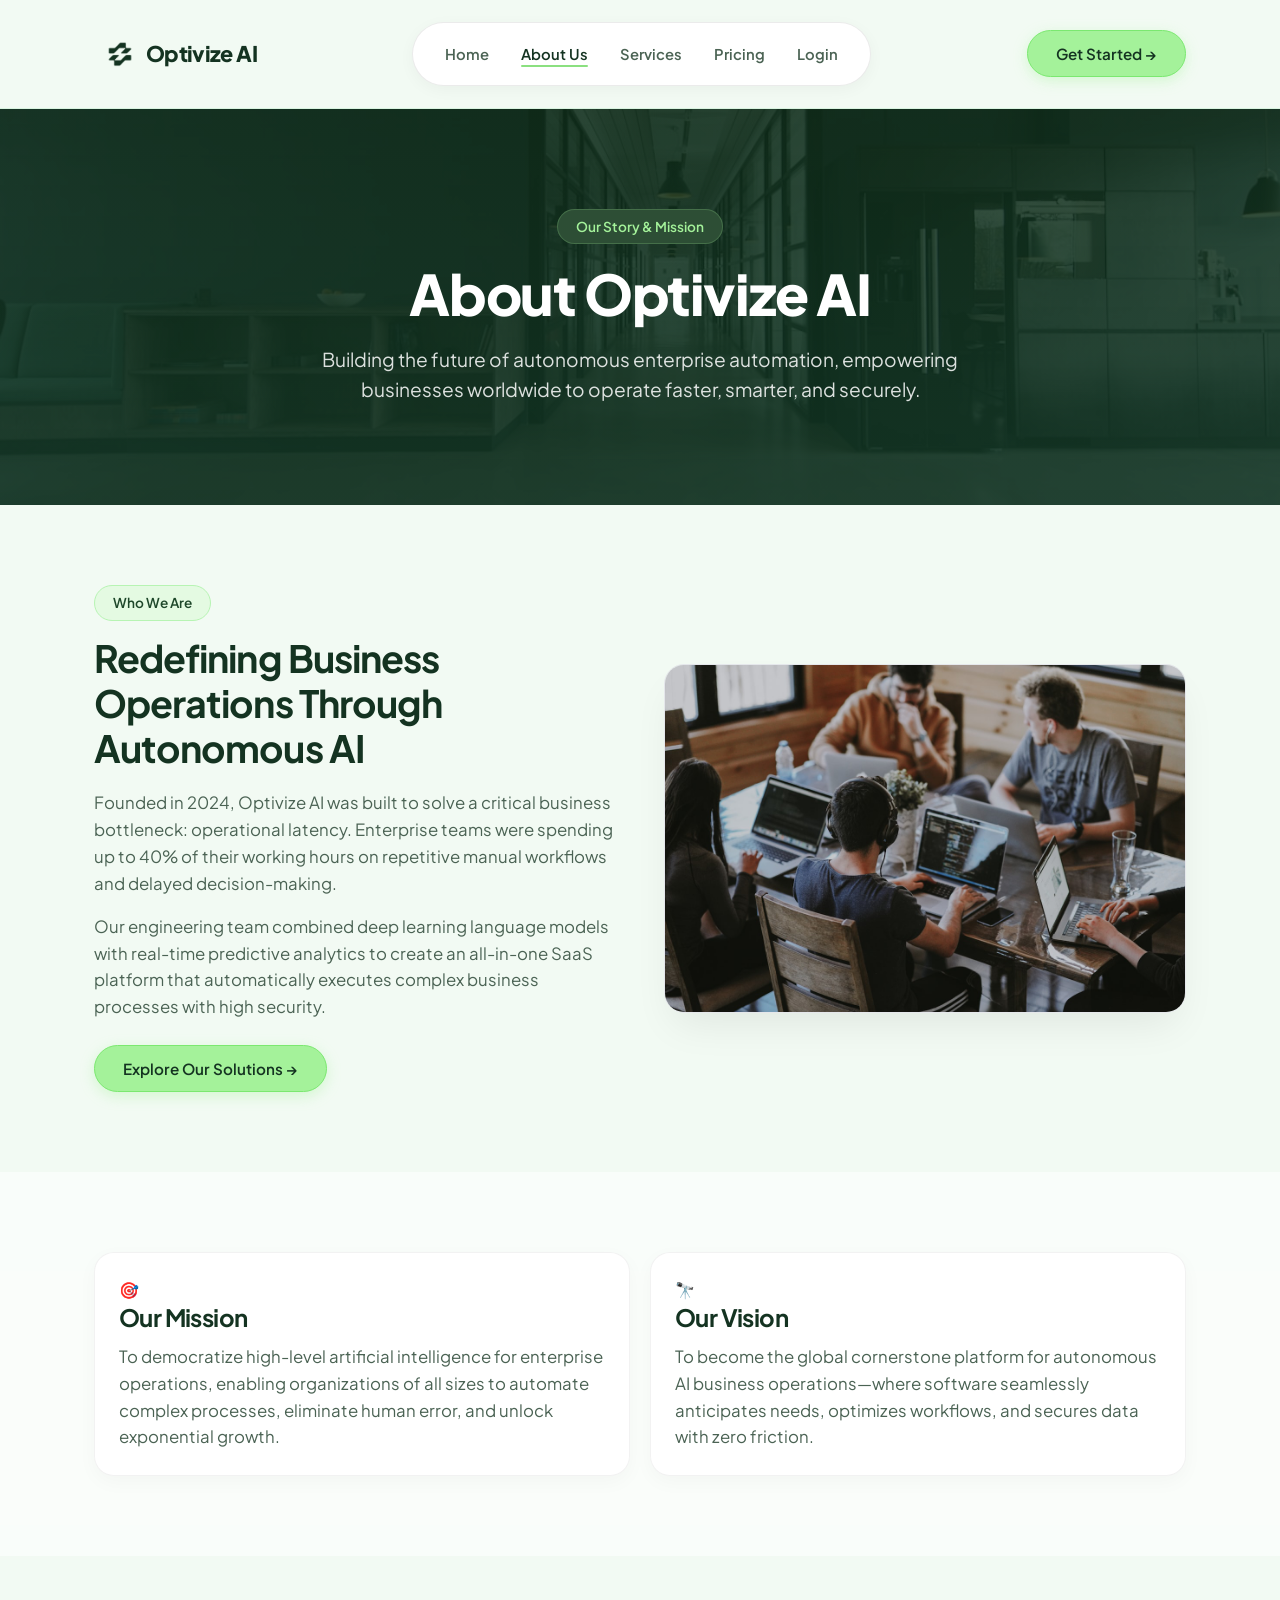
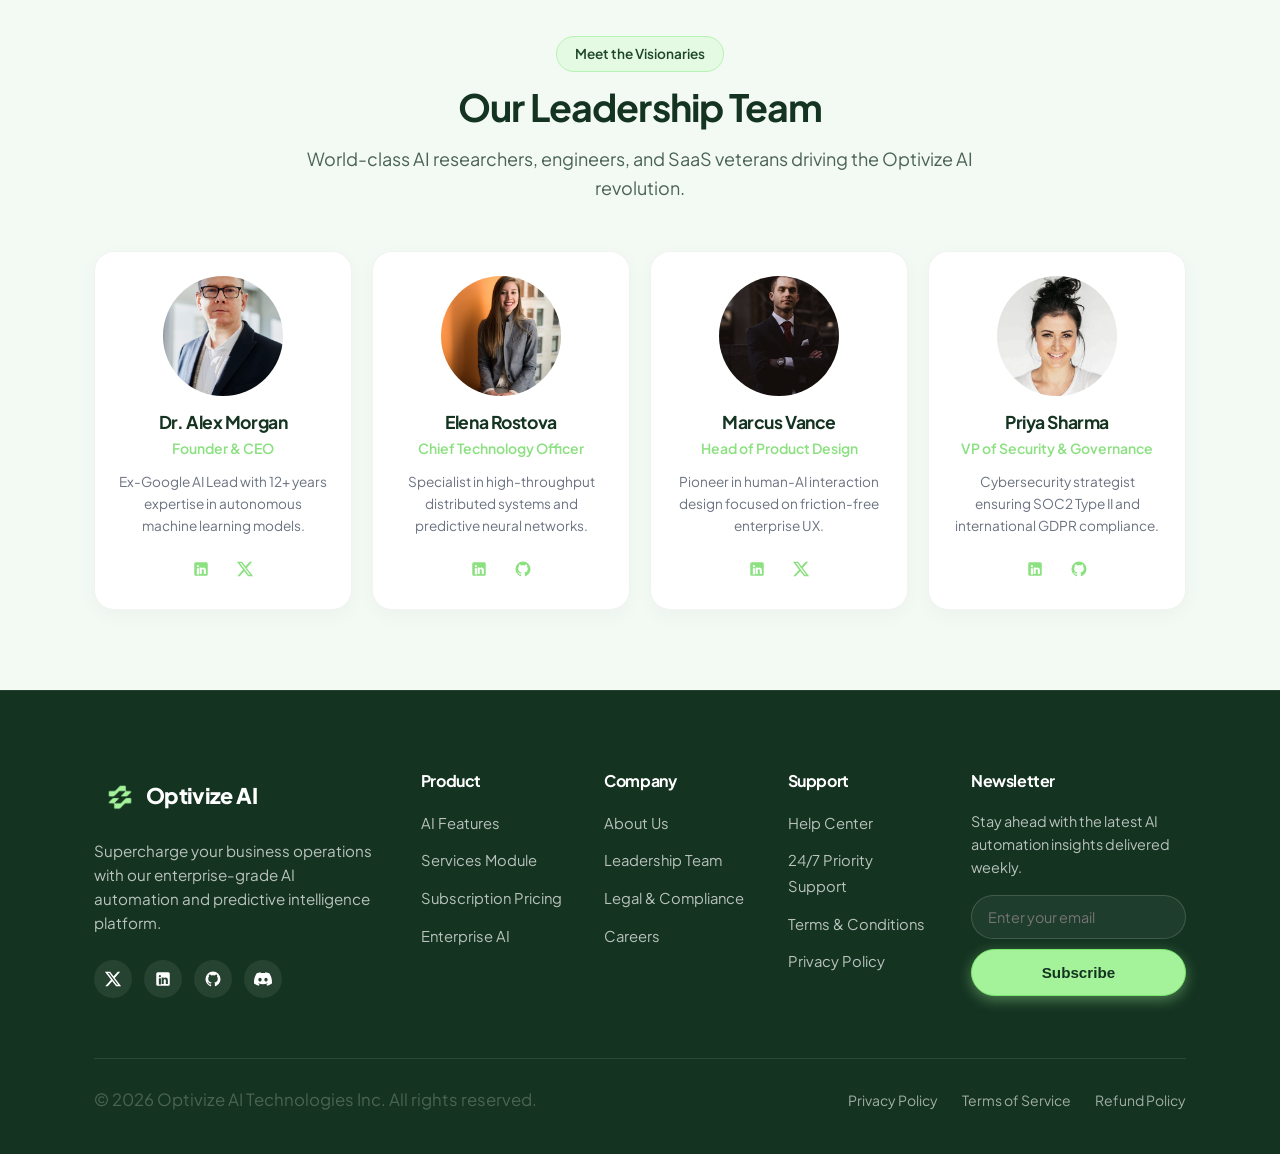
==== commit 79ba1b54: "feat: replace text-based brand icons with responsive logo images across all pages" ====
--- a/about.html
+++ b/about.html
@@ -17,7 +17,7 @@
   <header class="header-nav">
     <div class="container nav-container">
       <a href="index.html" class="brand-logo" aria-label="Optivize AI Homepage">
-        <div class="brand-logo-icon">↗</div>
+        <img src="images/logo-dark.png" alt="Optivize AI Logo" class="brand-logo-img">
         <span>Optivize AI</span>
       </a>
 
@@ -161,7 +161,7 @@
       <div class="footer-top">
         <div class="footer-brand">
           <a href="index.html" class="brand-logo">
-            <div class="brand-logo-icon">↗</div>
+            <img src="images/logo-light.png" alt="Optivize AI Logo" class="brand-logo-img">
             <span>Optivize AI</span>
           </a>
           <p>Supercharge your business operations with our enterprise-grade AI automation and predictive intelligence platform.</p>
--- a/css/style.css
+++ b/css/style.css
@@ -229,3 +229,51 @@
 .animate-fade-in {
   animation: fadeInUp 0.8s ease forwards;
 }
+
+/* Layout Helper Classes to replace inline styles */
+.legal-card {
+  padding: 48px;
+  box-shadow: var(--shadow-sm);
+  border: 1px solid var(--border-light);
+}
+
+.auth-card {
+  padding: 40px 32px;
+}
+
+.dark-cta-card {
+  padding: 60px 40px;
+  text-align: center;
+  border-radius: 24px;
+}
+
+.dark-cta-card h2 {
+  font-size: 2.75rem;
+  margin-bottom: 16px;
+  color: #ffffff;
+}
+
+.cta-banner-card {
+  padding: 48px;
+  text-align: center;
+}
+
+.cta-banner-card h2 {
+  font-size: 2.25rem;
+  margin-bottom: 14px;
+}
+
+.chart-flex {
+  display: flex;
+  align-items: flex-end;
+  justify-content: space-between;
+  gap: 20px;
+}
+
+.btn-group {
+  display: flex;
+  gap: 16px;
+  justify-content: center;
+  align-items: center;
+}
+
--- a/css/components.css
+++ b/css/components.css
@@ -1,11 +1,3 @@
-/* ==========================================================================
-   Optivize AI - Component Stylesheet (css/components.css)
-   Navbar, Footer, Buttons, Cards, Forms, Tables, Badges, Accordions
-   ========================================================================== */
-
-/* --------------------------------------------------------------------------
-   1. NAVBAR COMPONENT (Centered Pill Header with Pure CSS Mobile Menu)
-   -------------------------------------------------------------------------- */
 .header-nav {
   position: sticky;
   top: 0;
@@ -27,7 +19,7 @@
 .brand-logo {
   display: flex;
   align-items: center;
-  gap: 10px;
+  gap: 0px;
   font-size: 1.35rem;
   font-weight: 800;
   color: #143321;
@@ -45,6 +37,12 @@
   color: #a4f29a;
   font-weight: 800;
   font-size: 1.1rem;
+}
+
+.brand-logo-img {
+  width: 52px;
+  height: 52px;
+  object-fit: contain;
 }
 
 /* Floating White Pill Menu Container */
@@ -204,7 +202,7 @@
   background-color: #ffffff;
   color: #143321;
   border: 1px solid #e2e8f0;
-  box-shadow: 0 2px 8px rgba(0,0,0,0.03);
+  box-shadow: 0 2px 8px rgba(0, 0, 0, 0.03);
 }
 
 .btn-white:hover {
@@ -265,7 +263,8 @@
   color: rgba(255, 255, 255, 0.75);
 }
 
-.card-dark h3, .card-dark h4 {
+.card-dark h3,
+.card-dark h4 {
   color: #ffffff;
 }
 
@@ -330,6 +329,8 @@
   gap: 14px;
   height: 140px;
   padding-top: 10px;
+  width: 100%;
+  max-width: 240px;
 }
 
 .chart-bar-group {
@@ -344,13 +345,11 @@
 
 .bar-striped {
   width: 100%;
-  background: repeating-linear-gradient(
-    -45deg,
-    #dcfce7,
-    #dcfce7 4px,
-    #f0fdf4 4px,
-    #f0fdf4 8px
-  );
+  background: repeating-linear-gradient(-45deg,
+      #dcfce7,
+      #dcfce7 4px,
+      #f0fdf4 4px,
+      #f0fdf4 8px);
   border-radius: 6px 6px 0 0;
   border: 1px solid #bbf7d0;
 }
@@ -636,4 +635,4 @@
 
 .footer-legal-links a:hover {
   color: #a4f29a;
-}
+}
--- a/css/responsive.css
+++ b/css/responsive.css
@@ -1,6 +1,6 @@
 /* ==========================================================================
    Optivize AI - Responsive Stylesheet (css/responsive.css)
-   Breakpoints & Media Queries for Tablet and Mobile Layouts
+   Breakpoints & Media Queries for Laptop, Tablet, and Mobile Layouts
    ========================================================================== */
 
 /* --------------------------------------------------------------------------
@@ -20,29 +20,57 @@
     font-size: 2rem;
   }
 
+  /* Optimized 2-column layout with center card spanning 2 columns in row 2 */
   .hero-dashboard-grid {
     grid-template-columns: 1fr 1fr;
   }
 
+  .hero-dashboard-grid > div:nth-child(1) {
+    order: 1;
+  }
+
+  .hero-dashboard-grid > div:nth-child(3) {
+    order: 2;
+  }
+
+  .hero-dashboard-grid > div:nth-child(2) {
+    order: 3;
+    grid-column: span 2;
+  }
+
   .grid-4 {
     grid-template-columns: repeat(2, 1fr);
   }
 
+  /* Keep grid-3 at 3 columns for laptop viewports to avoid wrapping single items */
   .grid-3 {
-    grid-template-columns: repeat(2, 1fr);
-  }
-
+    grid-template-columns: repeat(3, 1fr);
+  }
+
+  /* Balanced 3-column footer */
   .footer-top {
-    grid-template-columns: 1fr 1fr;
+    grid-template-columns: repeat(3, 1fr);
     gap: 40px 24px;
   }
 
   .footer-brand {
-    grid-column: span 2;
+    grid-column: span 3;
   }
 
   .newsletter-box {
-    grid-column: span 2;
+    grid-column: span 3;
+  }
+
+  .legal-card {
+    padding: 36px 28px;
+  }
+
+  .cta-banner-card {
+    padding: 36px;
+  }
+
+  .cta-banner-card h2 {
+    font-size: 1.95rem;
   }
 }
 
@@ -79,16 +107,31 @@
     grid-template-columns: 1fr;
   }
 
+  /* Reset order and span for mobile vertical stack */
+  .hero-dashboard-grid > div:nth-child(1),
+  .hero-dashboard-grid > div:nth-child(2),
+  .hero-dashboard-grid > div:nth-child(3) {
+    order: initial;
+    grid-column: initial;
+  }
+
   /* Pure CSS Checkbox Mobile Navigation Menu */
   .nav-pill-wrapper {
     background-color: transparent;
     padding: 0;
     box-shadow: none;
     border: none;
+    display: none;
+  }
+
+  /* When checkbox is checked, show mobile dropdown wrapper */
+  .nav-toggle-checkbox:checked ~ .nav-pill-wrapper {
+    display: block;
   }
 
   .nav-toggle-label {
     display: flex;
+    margin-left: auto;
   }
 
   .nav-menu {
@@ -134,12 +177,14 @@
   }
 
   /* Hero Section Mobile Adjustments */
-  .hero-buttons {
+  .hero-buttons,
+  .btn-group {
     flex-direction: column;
     width: 100%;
   }
 
-  .hero-buttons .btn {
+  .hero-buttons .btn,
+  .btn-group .btn {
     width: 100%;
   }
 
@@ -179,6 +224,27 @@
     flex-direction: column;
     gap: 16px;
     text-align: center;
+  }
+
+  /* Mobile scaling for helper cards */
+  .legal-card {
+    padding: 28px 20px;
+  }
+
+  .dark-cta-card {
+    padding: 40px 24px;
+  }
+
+  .dark-cta-card h2 {
+    font-size: 2rem;
+  }
+
+  .cta-banner-card {
+    padding: 28px 20px;
+  }
+
+  .cta-banner-card h2 {
+    font-size: 1.65rem;
   }
 }
 
@@ -197,4 +263,45 @@
   .badge {
     font-size: 0.75rem;
   }
+
+  /* Mobile scaling for helper cards */
+  .legal-card {
+    padding: 24px 16px;
+  }
+
+  .auth-card {
+    padding: 32px 20px;
+  }
+
+  .dark-cta-card {
+    padding: 32px 16px;
+  }
+
+  .dark-cta-card h2 {
+    font-size: 1.65rem;
+  }
+
+  /* Sales Analysis card flex wrap */
+  .chart-flex {
+    flex-direction: column;
+    align-items: center;
+    gap: 16px;
+    text-align: center;
+  }
+
+  .chart-container {
+    width: 100% !important;
+    justify-content: center;
+  }
+
+  /* Optimize custom table for mobile views */
+  .custom-table th, 
+  .custom-table td {
+    padding: 10px 8px;
+    font-size: 0.8rem;
+  }
+
+  .custom-table tr.total-row td {
+    font-size: 0.95rem;
+  }
 }
